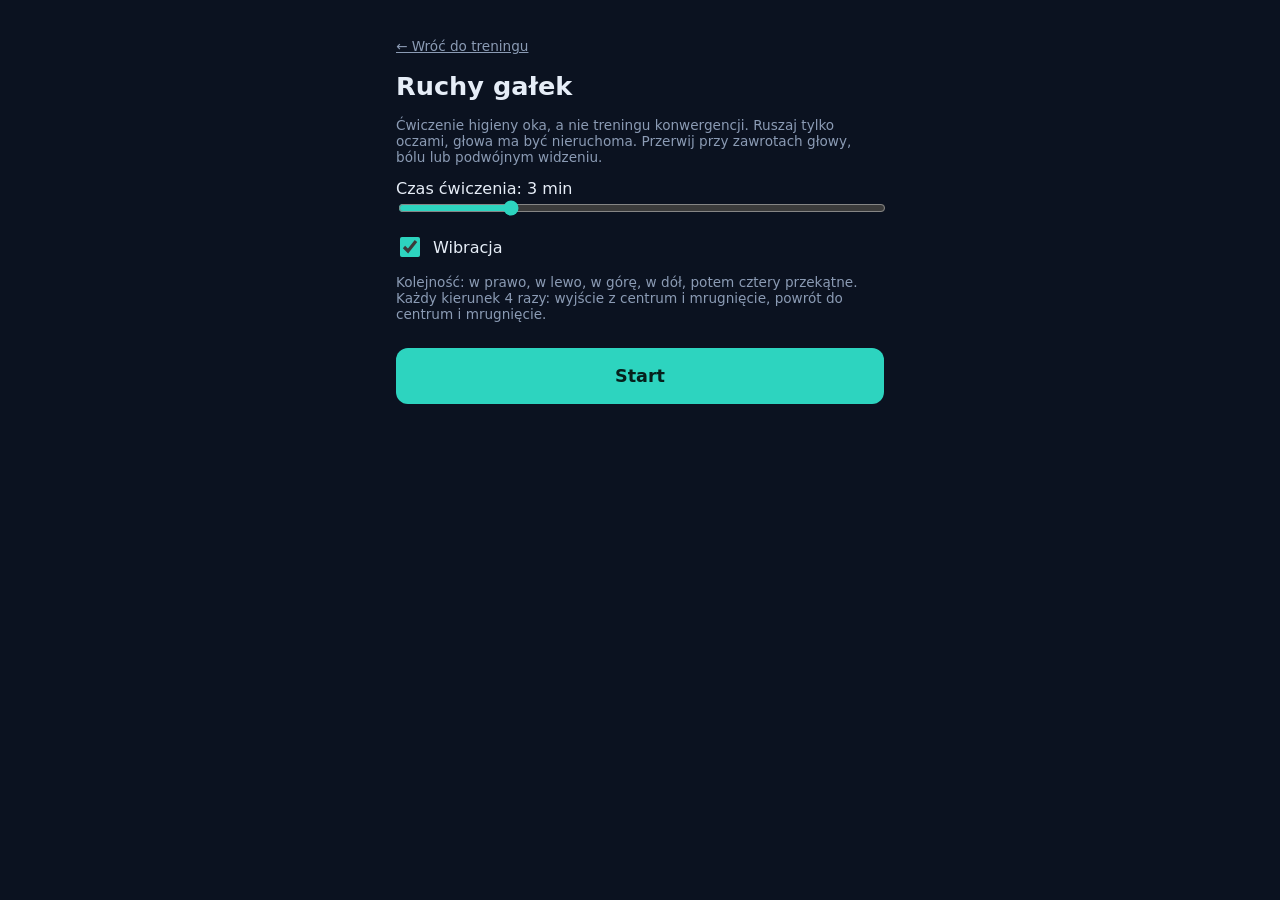
==== ruchy.html @ a367230e "Dodaj stronę Ruchy gałek (higiena oka, bez związku z konwergencją) - Osobna strona ruchy.html z wybo" ====
<!doctype html>
<html lang="pl">
<head>
  <meta charset="utf-8">
  <meta name="viewport" content="width=device-width, initial-scale=1, viewport-fit=cover">
  <meta name="theme-color" content="#0b1220">
  <title>Ruchy gałek</title>
  <link rel="manifest" href="manifest.webmanifest">
  <link rel="icon" href="icons/icon.svg" type="image/svg+xml">
  <link rel="stylesheet" href="styles.css">
</head>
<body>
  <main>
    <p><a href="index.html" class="muted small">← Wróć do treningu</a></p>
    <h1>Ruchy gałek</h1>

    <p class="muted small">
      Ćwiczenie higieny oka, a nie treningu konwergencji. Ruszaj tylko oczami, głowa ma być nieruchoma.
      Przerwij przy zawrotach głowy, bólu lub podwójnym widzeniu.
    </p>

    <section id="setup">
      <label>Czas ćwiczenia: <output id="out-minutes">3</output> min
        <input id="set-minutes" type="range" min="1" max="10" step="1" value="3">
      </label>
      <label class="check"><input id="set-vibrate" type="checkbox" checked> Wibracja</label>

      <p class="muted small">
        Kolejność: w prawo, w lewo, w górę, w dół, potem cztery przekątne. Każdy kierunek 4 razy:
        wyjście z centrum i mrugnięcie, powrót do centrum i mrugnięcie.
      </p>

      <button id="btn-start" class="btn primary big">Start</button>
    </section>

    <section id="run" class="train" hidden>
      <div class="train-head">
        <span id="r-time">00:00</span>
        <span id="r-step" class="small muted"></span>
      </div>
      <p id="r-cue" class="cue" aria-live="polite">Wróć do środka</p>

      <svg id="eye" viewBox="0 0 320 200" role="img" aria-label="Animacja oka poruszającego się w różne strony">
        <defs>
          <clipPath id="eyeClip">
            <ellipse cx="160" cy="100" rx="140" ry="80"/>
          </clipPath>
        </defs>
        <ellipse cx="160" cy="100" rx="140" ry="80" fill="#f1f5f9"/>
        <g clip-path="url(#eyeClip)">
          <g id="gaze">
            <circle cx="160" cy="100" r="44" fill="#0d9488"/>
            <circle cx="160" cy="100" r="18" fill="#06201c"/>
            <circle cx="172" cy="86" r="6" fill="#ffffff" opacity="0.8"/>
          </g>
          <rect id="lid-top" x="0" y="0" width="320" height="0" fill="#0b1220"/>
          <rect id="lid-bottom" x="0" y="200" width="320" height="0" fill="#0b1220"/>
        </g>
        <ellipse cx="160" cy="100" rx="140" ry="80" fill="none" stroke="#2a3858" stroke-width="3"/>
      </svg>

      <p id="r-info" class="muted small"></p>
      <button id="btn-stop" class="btn ghost">Zakończ</button>
    </section>

    <p id="done" class="notice" hidden></p>
  </main>

  <script type="module" src="ruchy.js"></script>
</body>
</html>
---- styles.css ----
:root {
  --bg: #0b1220;
  --card: #131d33;
  --text: #e6edf7;
  --muted: #8b9bb4;
  --accent: #2dd4bf;
  --accent-ink: #06201c;
  --danger: #f87171;
  --line: #2a3858;
  --radius: 16px;
}

* { box-sizing: border-box; }

[hidden] { display: none !important; }

html, body {
  margin: 0;
  background: var(--bg);
  color: var(--text);
  font-family: system-ui, -apple-system, "Segoe UI", Roboto, sans-serif;
  -webkit-tap-highlight-color: transparent;
}

body {
  min-height: 100dvh;
  padding: env(safe-area-inset-top) 0 calc(72px + env(safe-area-inset-bottom));
}

body.training { padding-bottom: 0; }

main {
  max-width: 520px;
  margin: 0 auto;
  padding: 20px 16px;
}

h1 { font-size: 1.6rem; margin: 8px 0 16px; }
h2 { margin-top: 0; }
h3 { margin: 24px 0 8px; font-size: 1rem; color: var(--muted); font-weight: 600; }

.muted { color: var(--muted); }
.small { font-size: 0.85rem; }

/* Statystyki na ekranie startowym */
.stats {
  display: grid;
  grid-template-columns: 1fr 1fr;
  gap: 12px;
  margin: 8px 0 12px;
}
.stats div {
  background: var(--card);
  border-radius: var(--radius);
  padding: 18px;
  text-align: center;
}
.stats span { display: block; font-size: 2.2rem; font-weight: 700; color: var(--accent); }
.stats small { color: var(--muted); }

/* Przyciski */
.btn {
  display: inline-flex;
  align-items: center;
  justify-content: center;
  gap: 8px;
  border: 0;
  border-radius: 12px;
  padding: 12px 16px;
  font: inherit;
  font-weight: 600;
  background: #1e2a45;
  color: var(--text);
  cursor: pointer;
  width: 100%;
  margin: 6px 0;
  text-align: center;
}
.btn.primary { background: var(--accent); color: var(--accent-ink); }
.btn.big { padding: 18px; font-size: 1.1rem; margin: 12px 0; }
.btn.ghost { background: transparent; border: 1px solid var(--line); }
.btn.danger { background: transparent; color: var(--danger); border: 1px solid var(--danger); }
.btn.small { width: auto; padding: 8px 12px; font-size: 0.9rem; margin: 0; }

/* Ustawienia */
label { display: block; margin: 14px 0; }
label.btn { display: flex; }
label.btn input { display: none; }
input[type="range"] { width: 100%; accent-color: var(--accent); }
.check { display: flex; align-items: center; gap: 10px; }
.check input { width: 20px; height: 20px; accent-color: var(--accent); }

/* Lista sesji */
.list { list-style: none; padding: 0; margin: 0; }
.list li {
  display: flex;
  justify-content: space-between;
  align-items: center;
  background: var(--card);
  border-radius: 12px;
  padding: 12px 14px;
  margin-bottom: 8px;
  gap: 8px;
}
.list li div { display: flex; flex-direction: column; }
.list li small { color: var(--muted); }

/* Dolny pasek nawigacji */
.tabbar {
  position: fixed;
  bottom: 0;
  left: 0;
  right: 0;
  display: flex;
  background: #0f1729;
  border-top: 1px solid #1d2842;
  padding-bottom: env(safe-area-inset-bottom);
}
.tabbar button {
  flex: 1;
  background: none;
  border: 0;
  color: var(--muted);
  padding: 14px 0;
  font: inherit;
  font-weight: 600;
}
.tabbar button.active { color: var(--accent); }
body.training .tabbar { display: none; }

/* Ekran treningu */
.train {
  display: flex;
  flex-direction: column;
  align-items: center;
  min-height: 100dvh;
  padding: 20px 16px;
  text-align: center;
  max-width: 520px;
  margin: 0 auto;
}
.train-head {
  width: 100%;
  display: flex;
  justify-content: space-between;
  font-size: 1.4rem;
  font-weight: 700;
}
.train .btn.big { max-width: 420px; }
.stage {
  flex: 1;
  display: grid;
  place-items: center;
  width: 100%;
  padding: 16px 0;
}
.target {
  width: min(72vw, 320px);
  aspect-ratio: 1;
  border-radius: 50%;
  border: 2px dashed var(--line);
  display: grid;
  place-items: center;
}
/* Rozmiar kółka ustawia JavaScript (app.js, funkcja frame).
   Nie używamy animacji CSS, bo ustawienie „ogranicz ruch” w telefonie by ją wyłączało. */
.core {
  width: 100%;
  height: 100%;
  border-radius: 50%;
  background: radial-gradient(circle, #5eead4 0%, #0d9488 70%);
  transform: scale(0.25);
  opacity: 0.9;
  will-change: transform;
}

.cue {
  font-size: 1.8rem;
  font-weight: 700;
  color: var(--accent);
  margin: 12px 0 4px;
  min-height: 2.2rem;
}

/* Nakładki i powiadomienia */
.overlay {
  position: fixed;
  inset: 0;
  background: rgba(3, 7, 18, 0.8);
  display: grid;
  place-items: center;
  padding: 16px;
  z-index: 10;
}
.card {
  background: var(--card);
  border-radius: var(--radius);
  padding: 22px;
  max-width: 420px;
}
.card ul { padding-left: 18px; color: var(--muted); }

.toast {
  position: fixed;
  left: 50%;
  bottom: calc(90px + env(safe-area-inset-bottom));
  transform: translateX(-50%);
  background: #1e2a45;
  padding: 10px 16px;
  border-radius: 12px;
  max-width: 90vw;
  z-index: 20;
}
body.training .toast { bottom: 24px; }

/* Wykres */
#chart svg {
  width: 100%;
  height: auto;
  background: var(--card);
  border-radius: var(--radius);
  padding: 8px;
  display: block;
}
#chart .bar { fill: var(--accent); opacity: 0.85; }

/* Plan tygodniowy */
.plan {
  background: var(--card);
  border-radius: var(--radius);
  padding: 16px;
  margin: 12px 0;
}
.plan-head {
  display: flex;
  justify-content: space-between;
  align-items: baseline;
  margin-bottom: 10px;
}
.track {
  height: 10px;
  background: #1e2a45;
  border-radius: 999px;
  overflow: hidden;
}
.fill {
  height: 100%;
  width: 0;
  background: var(--accent);
  border-radius: 999px;
  transition: width 0.3s ease;
}
.plan p { margin: 10px 0 0; }

/* Formularz pomiaru punktu bliży zbieżności */
.npc-form {
  display: grid;
  grid-template-columns: 1fr 1fr auto;
  gap: 8px;
  align-items: center;
  margin: 8px 0 12px;
}
.npc-form input {
  background: var(--card);
  color: var(--text);
  border: 1px solid var(--line);
  border-radius: 12px;
  padding: 12px;
  font: inherit;
  min-width: 0;
}
.npc-form .btn { width: auto; margin: 0; }

#npc-chart svg {
  width: 100%;
  height: auto;
  background: var(--card);
  border-radius: var(--radius);
  padding: 8px;
  display: block;
}
#npc-chart .line { fill: none; stroke: var(--accent); stroke-width: 2.5; }
#npc-chart .dot { fill: var(--accent); }
#npc-chart .grid { stroke: var(--line); stroke-width: 1; }
#npc-chart text { fill: var(--muted); font-size: 11px; }

/* Dni treningowe */
.days {
  display: flex;
  flex-wrap: wrap;
  gap: 8px;
  margin: 12px 0;
}
.chip {
  display: flex;
  align-items: center;
  gap: 6px;
  background: #1e2a45;
  border-radius: 999px;
  padding: 8px 12px;
  margin: 0;
  cursor: pointer;
}
.chip input { width: 16px; height: 16px; accent-color: var(--accent); }

.radio-set { border: 0; padding: 0; margin: 12px 0; }
.radio-set legend { color: var(--muted); padding: 0; margin-bottom: 6px; }

/* Animacja oka (strona Ruchy gałek) */
#eye {
  width: 100%;
  max-width: 360px;
  height: auto;
  display: block;
  margin: 12px auto;
}

/* Wybór ćwiczenia */
select {
  display: block;
  width: 100%;
  margin-top: 6px;
  background: var(--card);
  color: var(--text);
  border: 1px solid var(--line);
  border-radius: 12px;
  padding: 12px;
  font: inherit;
}

/* Ostrzeżenia i przypomnienia */
.notice {
  background: #2a2010;
  border: 1px solid #b45309;
  border-radius: var(--radius);
  padding: 14px 16px;
  margin: 12px 0;
}
.notice p { margin: 6px 0 0; color: var(--text); }
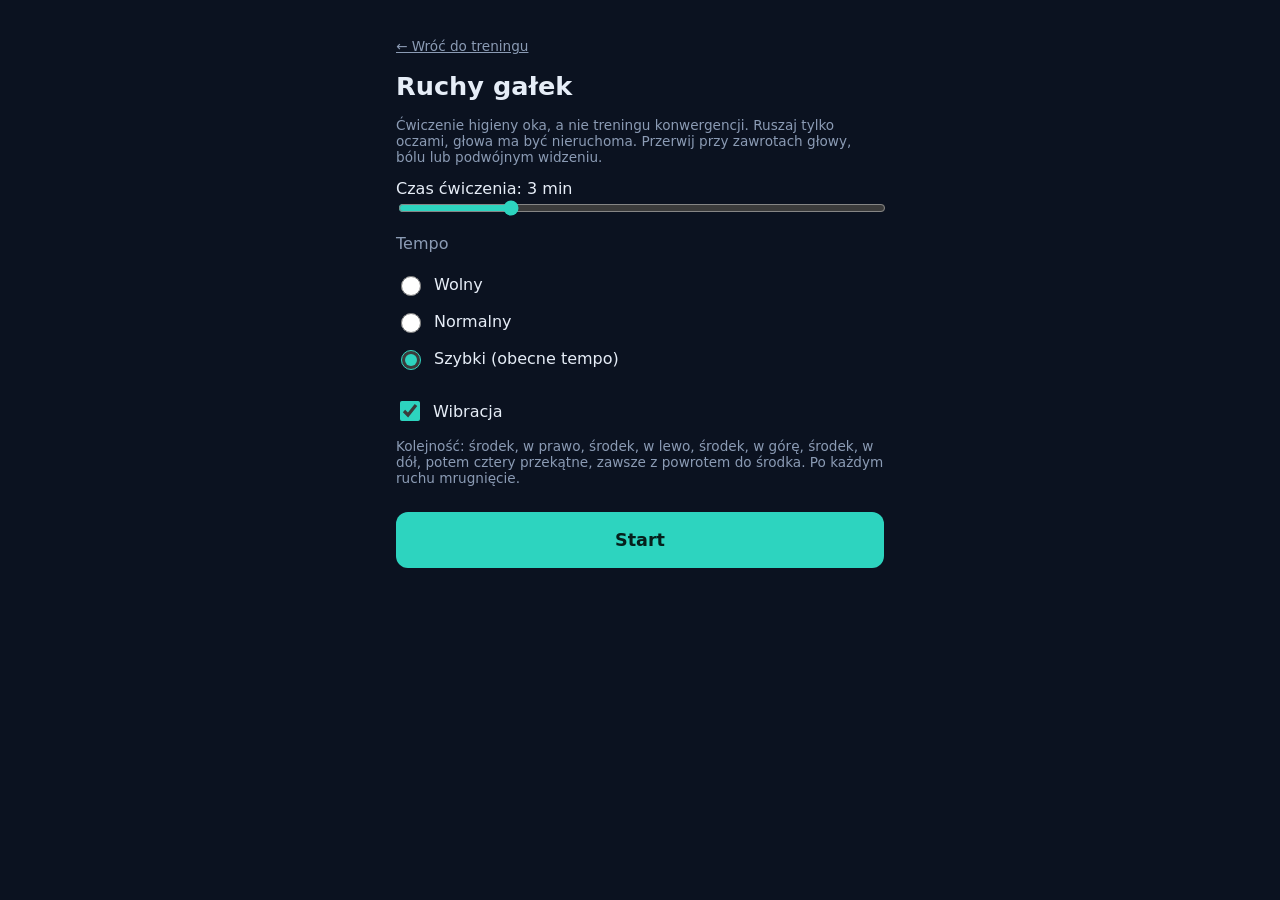
==== commit 49783c86: "Ruchy gałek: kolejność środek-kierunek i tryby tempa - Kolejność: środek, prawo, środek, lewo, środe" ====
--- a/ruchy.html
+++ b/ruchy.html
@@ -23,11 +23,18 @@
       <label>Czas ćwiczenia: <output id="out-minutes">3</output> min
         <input id="set-minutes" type="range" min="1" max="10" step="1" value="3">
       </label>
+      <fieldset class="radio-set">
+        <legend>Tempo</legend>
+        <label class="check"><input type="radio" name="mode" value="wolny"> Wolny</label>
+        <label class="check"><input type="radio" name="mode" value="normalny"> Normalny</label>
+        <label class="check"><input type="radio" name="mode" value="szybki" checked> Szybki (obecne tempo)</label>
+      </fieldset>
+
       <label class="check"><input id="set-vibrate" type="checkbox" checked> Wibracja</label>
 
       <p class="muted small">
-        Kolejność: w prawo, w lewo, w górę, w dół, potem cztery przekątne. Każdy kierunek 4 razy:
-        wyjście z centrum i mrugnięcie, powrót do centrum i mrugnięcie.
+        Kolejność: środek, w prawo, środek, w lewo, środek, w górę, środek, w dół, potem cztery przekątne,
+        zawsze z powrotem do środka. Po każdym ruchu mrugnięcie.
       </p>
 
       <button id="btn-start" class="btn primary big">Start</button>
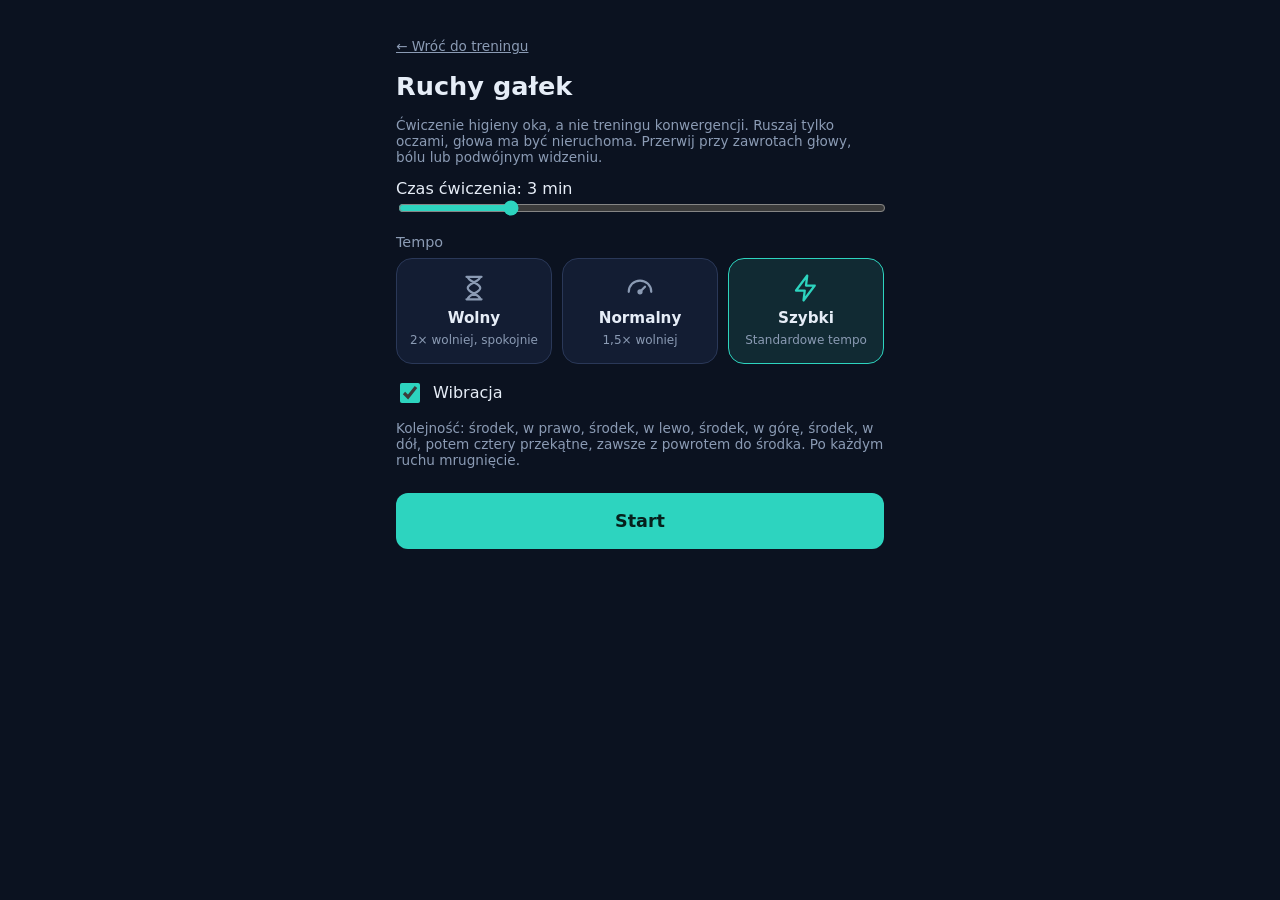
==== commit 3ba6ea95: "Uporządkuj ekran startowy i tryby z ikonami - Ekran startowy: mniej tekstu, karty z plannem i wybore" ====
--- a/ruchy.html
+++ b/ruchy.html
@@ -23,12 +23,33 @@
       <label>Czas ćwiczenia: <output id="out-minutes">3</output> min
         <input id="set-minutes" type="range" min="1" max="10" step="1" value="3">
       </label>
-      <fieldset class="radio-set">
-        <legend>Tempo</legend>
-        <label class="check"><input type="radio" name="mode" value="wolny"> Wolny</label>
-        <label class="check"><input type="radio" name="mode" value="normalny"> Normalny</label>
-        <label class="check"><input type="radio" name="mode" value="szybki" checked> Szybki (obecne tempo)</label>
-      </fieldset>
+      <p class="field-label">Tempo</p>
+      <div class="mode-grid" role="radiogroup" aria-label="Tempo">
+        <label class="mode">
+          <input type="radio" name="mode" value="wolny">
+          <svg viewBox="0 0 24 24" fill="none" stroke="currentColor" stroke-width="1.8" stroke-linecap="round" stroke-linejoin="round" aria-hidden="true">
+            <path d="M6 3h12M6 21h12M7 3c0 4 10 5 10 9s-10 5-10 9M17 3c0 4-10 5-10 9s10 5 10 9"/>
+          </svg>
+          <strong>Wolny</strong>
+          <small>2× wolniej, spokojnie</small>
+        </label>
+        <label class="mode">
+          <input type="radio" name="mode" value="normalny">
+          <svg viewBox="0 0 24 24" fill="none" stroke="currentColor" stroke-width="1.8" stroke-linecap="round" stroke-linejoin="round" aria-hidden="true">
+            <path d="M3 15a9 9 0 0 1 18 0"/><path d="M12 15l4-4"/><circle cx="12" cy="15" r="1.2"/>
+          </svg>
+          <strong>Normalny</strong>
+          <small>1,5× wolniej</small>
+        </label>
+        <label class="mode">
+          <input type="radio" name="mode" value="szybki" checked>
+          <svg viewBox="0 0 24 24" fill="none" stroke="currentColor" stroke-width="1.8" stroke-linecap="round" stroke-linejoin="round" aria-hidden="true">
+            <path d="M13 2L4 14h7l-1 8 9-12h-7z"/>
+          </svg>
+          <strong>Szybki</strong>
+          <small>Standardowe tempo</small>
+        </label>
+      </div>
 
       <label class="check"><input id="set-vibrate" type="checkbox" checked> Wibracja</label>
 
--- a/styles.css
+++ b/styles.css
@@ -315,6 +315,70 @@
   margin: 12px auto;
 }
 
+/* Ekran startowy: karty i podpowiedzi */
+.field-label { display: block; color: var(--muted); font-size: 0.9rem; margin: 0 0 6px; }
+.box {
+  background: var(--card);
+  border-radius: var(--radius);
+  padding: 16px;
+  margin: 12px 0;
+}
+.box select { margin-bottom: 4px; }
+.hint { color: var(--muted); font-size: 0.9rem; margin: 6px 0 12px; min-height: 2.4em; }
+.center { text-align: center; margin: 8px 0 0; }
+.tips {
+  background: var(--card);
+  border-radius: var(--radius);
+  padding: 12px 16px;
+  margin: 12px 0;
+}
+.tips summary { cursor: pointer; font-weight: 600; color: var(--accent); }
+.tips ul { padding-left: 18px; margin: 10px 0 4px; color: var(--muted); }
+.tips li { margin: 6px 0; }
+.link-card {
+  display: flex;
+  justify-content: space-between;
+  align-items: center;
+  gap: 12px;
+  background: var(--card);
+  border-radius: var(--radius);
+  padding: 16px;
+  margin: 12px 0;
+  color: var(--text);
+  text-decoration: none;
+}
+.link-card small { display: block; color: var(--muted); margin-top: 2px; }
+.link-card span[aria-hidden] { color: var(--accent); font-size: 1.4rem; }
+
+/* Kafelki trybów z ikonami */
+.mode-grid {
+  display: grid;
+  grid-template-columns: repeat(3, 1fr);
+  gap: 10px;
+  margin: 8px 0 16px;
+}
+.mode {
+  position: relative;
+  display: flex;
+  flex-direction: column;
+  align-items: center;
+  gap: 6px;
+  text-align: center;
+  background: var(--card);
+  border: 1px solid var(--line);
+  border-radius: var(--radius);
+  padding: 14px 8px;
+  margin: 0;
+  cursor: pointer;
+}
+.mode input { position: absolute; opacity: 0; pointer-events: none; }
+.mode svg { width: 30px; height: 30px; color: var(--muted); }
+.mode strong { font-size: 0.95rem; }
+.mode small { color: var(--muted); font-size: 0.75rem; line-height: 1.3; }
+.mode:has(input:checked) { border-color: var(--accent); background: #112a33; }
+.mode:has(input:checked) svg { color: var(--accent); }
+.mode:has(input:focus-visible) { outline: 2px solid var(--accent); outline-offset: 2px; }
+
 /* Wybór ćwiczenia */
 select {
   display: block;
